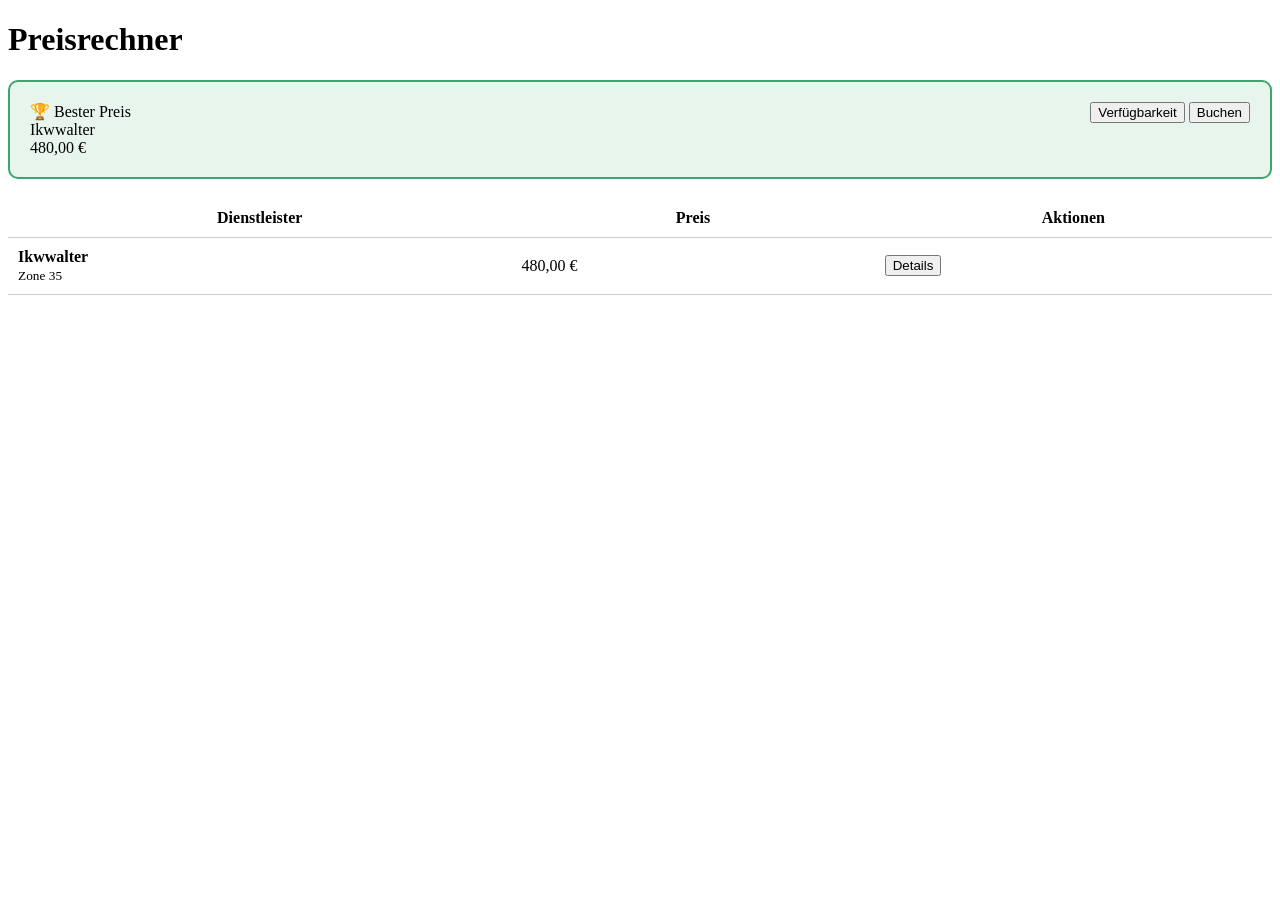
==== index.html @ dba48bb7 "push" ====
<!DOCTYPE html>
<html lang="de">
<head>
<meta charset="UTF-8">
<title>Trocellen v11</title>
<link rel="stylesheet" href="style.css">
</head>
<body>

<h1>Preisrechner</h1>

<div class="winner-card">
  <div>
    <div class="winner-label">🏆 Bester Preis</div>
    <div class="winner-name">Ikwwalter</div>
    <div class="winner-price">480,00 €</div>
  </div>
  <div>
    <button>Verfügbarkeit</button>
    <button>Buchen</button>
  </div>
</div>

<table>
<thead>
<tr><th>Dienstleister</th><th>Preis</th><th>Aktionen</th></tr>
</thead>
<tbody id="resultsBody">
<tr>
<td><strong>Ikwwalter</strong><br><small>Zone 35</small></td>
<td>480,00 €</td>
<td>
<button onclick="toggleDetails(this)">Details</button>
</td>
</tr>
<tr class="details-row hidden">
<td colspan="3">Basis: 480 € | Diesel: 0 €</td>
</tr>
</tbody>
</table>

<script src="app.js"></script>
</body>
</html>
---- style.css ----
.winner-card {
display:flex; justify-content:space-between; padding:20px;
background:#e8f5ec; border:2px solid #3aa76d; border-radius:10px;
margin-bottom:20px;
}
.hidden {display:none;}
table {width:100%; border-collapse:collapse;}
td, th {padding:10px; border-bottom:1px solid #ccc;}
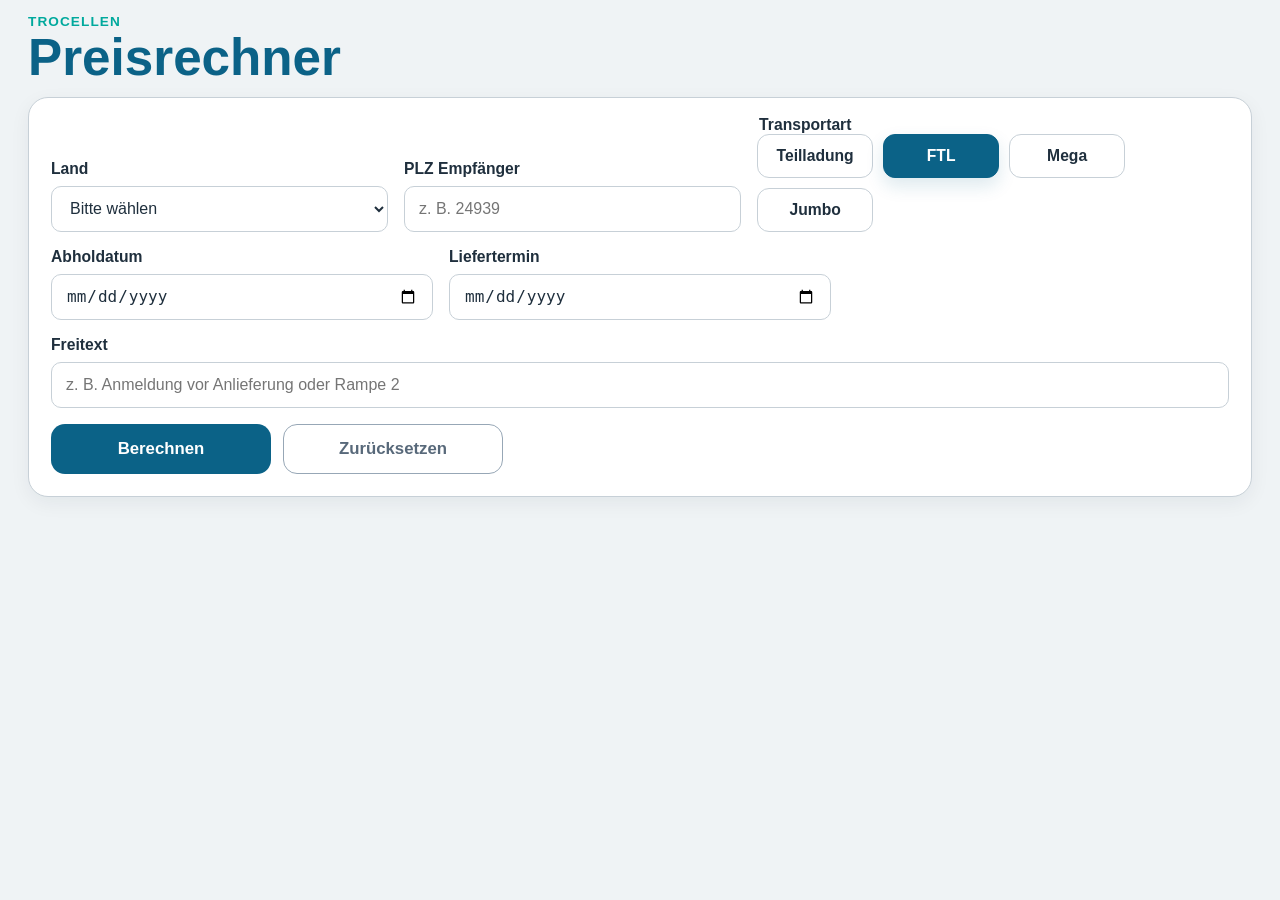
==== commit a8277c30: "push_v12" ====
--- a/index.html
+++ b/index.html
@@ -1,44 +1,136 @@
 <!DOCTYPE html>
 <html lang="de">
 <head>
-<meta charset="UTF-8">
-<title>Trocellen v11</title>
-<link rel="stylesheet" href="style.css">
+  <meta charset="utf-8" />
+  <meta name="viewport" content="width=device-width, initial-scale=1.0" />
+  <title>Trocellen Preisrechner</title>
+  <link rel="stylesheet" href="style.css" />
 </head>
 <body>
+  <main class="app-shell">
+    <header class="hero-header">
+      <p class="eyebrow">Trocellen</p>
+      <h1>Preisrechner</h1>
+    </header>
 
-<h1>Preisrechner</h1>
+    <div id="fatalError" class="notice danger"></div>
 
-<div class="winner-card">
-  <div>
-    <div class="winner-label">🏆 Bester Preis</div>
-    <div class="winner-name">Ikwwalter</div>
-    <div class="winner-price">480,00 €</div>
-  </div>
-  <div>
-    <button>Verfügbarkeit</button>
-    <button>Buchen</button>
-  </div>
-</div>
+    <section class="calculator-shell card">
+      <form id="calculatorForm" class="calculator-form" novalidate>
+        <div class="form-grid form-grid-top">
+          <div class="field">
+            <label for="destCountry">Land</label>
+            <select id="destCountry">
+              <option value="">Bitte wählen</option>
+            </select>
+          </div>
 
-<table>
-<thead>
-<tr><th>Dienstleister</th><th>Preis</th><th>Aktionen</th></tr>
-</thead>
-<tbody id="resultsBody">
-<tr>
-<td><strong>Ikwwalter</strong><br><small>Zone 35</small></td>
-<td>480,00 €</td>
-<td>
-<button onclick="toggleDetails(this)">Details</button>
-</td>
-</tr>
-<tr class="details-row hidden">
-<td colspan="3">Basis: 480 € | Diesel: 0 €</td>
-</tr>
-</tbody>
-</table>
+          <div class="field">
+            <label for="postalCode">PLZ Empfänger</label>
+            <input id="postalCode" type="text" placeholder="z. B. 24939" />
+          </div>
 
-<script src="app.js"></script>
+          <fieldset class="field transport-field">
+            <legend>Transportart</legend>
+            <div class="transport-switch" id="transportSwitch">
+              <label class="transport-option active">
+                <input type="radio" name="shipmentType" value="teilladung" />
+                <span>Teilladung</span>
+              </label>
+              <label class="transport-option">
+                <input type="radio" name="shipmentType" value="ftl" checked />
+                <span>FTL</span>
+              </label>
+              <label class="transport-option">
+                <input type="radio" name="shipmentType" value="mega" />
+                <span>Mega</span>
+              </label>
+              <label class="transport-option">
+                <input type="radio" name="shipmentType" value="jumbo" />
+                <span>Jumbo</span>
+              </label>
+            </div>
+          </fieldset>
+        </div>
+
+        <div class="form-grid form-grid-bottom">
+          <div class="field" id="loadMetersField">
+            <label for="loadMeters">Lademeter</label>
+            <input id="loadMeters" type="text" inputmode="decimal" placeholder="z. B. 7,5" />
+            <div class="field-hint">Nur bei Teilladung erforderlich.</div>
+          </div>
+          <div class="field">
+            <label for="pickupDate">Abholdatum</label>
+            <input id="pickupDate" type="date" />
+          </div>
+          <div class="field">
+            <label for="deliveryDate">Liefertermin</label>
+            <input id="deliveryDate" type="date" />
+          </div>
+          <div class="field field-wide-bottom">
+            <label for="freeText">Freitext</label>
+            <input id="freeText" type="text" placeholder="z. B. Anmeldung vor Anlieferung oder Rampe 2" />
+          </div>
+        </div>
+
+        <div class="form-actions">
+          <button class="primary action-button" type="submit">Berechnen</button>
+          <button class="secondary action-button" type="reset">Zurücksetzen</button>
+        </div>
+      </form>
+
+      <div id="messageBox" class="notice warn"></div>
+
+      <section id="summaryBox" class="summary-box" style="display:none;">
+        <div class="summary-left">
+          <div class="summary-row"><strong>Land:</strong> <span id="summaryCountry">—</span></div>
+          <div class="summary-row"><strong>PLZ:</strong> <span id="summaryPostal">—</span></div>
+          <div class="summary-row"><strong>Transportart:</strong> <span id="summaryShipmentType">—</span></div>
+          <div class="summary-row" id="summaryLdmRow"><strong>Lademeter:</strong> <span id="summaryLdm">—</span></div>
+          <div class="summary-row"><strong>Abholdatum:</strong> <span id="summaryPickupDate">—</span></div>
+          <div class="summary-row"><strong>Liefertermin:</strong> <span id="summaryDeliveryDate">—</span></div>
+          <div class="summary-row"><strong>Freitext:</strong> <span id="summaryFreeText">—</span></div>
+          <div class="summary-row"><strong>Dienstleister mit Ergebnis:</strong> <span id="summaryCount">—</span></div>
+        </div>
+        <div class="summary-right">
+          <div class="summary-best-label">Günstigster Anbieter</div>
+          <div class="summary-best" id="summaryBest">—</div>
+        </div>
+      </section>
+    </section>
+
+    <section id="resultsSection" class="results-shell card" style="display:none;">
+      <div class="results-head">
+        <div>
+          <h2>Preise aller Dienstleister</h2>
+          <p class="muted">Sortiert nach Gesamtpreis. Leere Preise oder nicht angebotene Zonen werden automatisch nicht angezeigt.</p>
+        </div>
+      </div>
+
+      <div class="table-wrap">
+        <table class="price-table">
+          <thead>
+            <tr>
+              <th>Dienstleister</th>
+              <th>Zone</th>
+              <th class="right">Basis (€)</th>
+              <th class="right">Floater (%)</th>
+              <th class="right">Floater (€)</th>
+              <th class="right">Preis (€)</th>
+              <th>Grund</th>
+              <th>Anfrage</th>
+              <th>Buchung</th>
+            </tr>
+          </thead>
+          <tbody id="resultsBody">
+            <tr id="noResults">
+              <td colspan="9" class="muted">Noch keine Berechnung.</td>
+            </tr>
+          </tbody>
+        </table>
+      </div>
+    </section>
+  </main>
+  <script src="app.js"></script>
 </body>
 </html>
--- a/style.css
+++ b/style.css
@@ -1,8 +1,404 @@
-.winner-card {
-display:flex; justify-content:space-between; padding:20px;
-background:#e8f5ec; border:2px solid #3aa76d; border-radius:10px;
-margin-bottom:20px;
-}
-.hidden {display:none;}
-table {width:100%; border-collapse:collapse;}
-td, th {padding:10px; border-bottom:1px solid #ccc;}
+:root {
+  --primary: #0b6287;
+  --primary-dark: #084862;
+  --accent: #00a99d;
+  --bg: #eff3f5;
+  --card: #ffffff;
+  --border: #c7d0d7;
+  --text: #1f2f3d;
+  --muted: #58697a;
+  --success-bg: #dff0e2;
+  --warn-bg: #fbf1cd;
+  --danger-bg: #f7dddd;
+  --table-header: #0b6287;
+  --best-row: #dff0e2;
+  --shadow: 0 6px 20px rgba(21, 36, 50, 0.06);
+}
+
+* { box-sizing: border-box; }
+html, body { margin: 0; padding: 0; }
+body {
+  font-family: Arial, Helvetica, sans-serif;
+  background: var(--bg);
+  color: var(--text);
+}
+
+.app-shell {
+  max-width: 1260px;
+  margin: 0 auto;
+  padding: 10px 18px 28px;
+}
+
+.hero-header { margin: 0 0 12px; }
+.eyebrow {
+  margin: 4px 0 2px;
+  color: var(--accent);
+  text-transform: uppercase;
+  letter-spacing: .08em;
+  font-weight: 700;
+  font-size: 0.85rem;
+}
+.hero-header h1 {
+  margin: 0;
+  font-size: clamp(2.2rem, 4vw, 3.8rem);
+  line-height: 1.05;
+  color: var(--primary);
+  font-weight: 800;
+}
+
+.card {
+  background: var(--card);
+  border: 1px solid var(--border);
+  border-radius: 20px;
+  box-shadow: var(--shadow);
+}
+
+.calculator-shell {
+  padding: 18px 22px 22px;
+  margin-bottom: 18px;
+}
+
+.calculator-form {
+  display: grid;
+  grid-template-columns: 1fr;
+  gap: 16px;
+  align-items: end;
+}
+
+.form-grid {
+  display: grid;
+  gap: 16px;
+}
+
+.form-grid-top {
+  grid-template-columns: minmax(180px, 1fr) minmax(220px, 1fr) minmax(320px, 1.4fr);
+  align-items: end;
+}
+
+.form-grid-bottom {
+  grid-template-columns: repeat(3, minmax(180px, 1fr));
+  align-items: end;
+}
+
+.field-wide-bottom {
+  grid-column: 1 / -1;
+}
+
+.field { display: grid; gap: 8px; }
+.field label,
+.transport-field legend {
+  font-weight: 700;
+  font-size: 0.98rem;
+}
+.field input,
+.field select {
+  width: 100%;
+  max-width: 100%;
+  height: 46px;
+  border: 1px solid var(--border);
+  border-radius: 10px;
+  background: #fff;
+  padding: 10px 14px;
+  font-size: 1rem;
+  color: var(--text);
+}
+.field-hint {
+  color: var(--muted);
+  font-size: 0.9rem;
+}
+
+.transport-field {
+  min-width: 0;
+  border: 0;
+  padding: 0;
+  margin: 0;
+}
+
+.transport-switch {
+  display: flex;
+  flex-wrap: wrap;
+  gap: 10px;
+  min-height: 46px;
+}
+
+.transport-option {
+  position: relative;
+  display: inline-flex;
+  align-items: center;
+}
+.transport-option input {
+  position: absolute;
+  opacity: 0;
+  pointer-events: none;
+}
+.transport-option span {
+  display: inline-flex;
+  align-items: center;
+  justify-content: center;
+  min-width: 116px;
+  padding: 12px 18px;
+  border-radius: 12px;
+  border: 1px solid var(--border);
+  background: #fff;
+  color: var(--text);
+  font-size: 0.98rem;
+  font-weight: 700;
+  transition: all .16s ease;
+}
+.transport-option.active span,
+.transport-option input:checked + span {
+  background: var(--primary);
+  color: #fff;
+  border-color: var(--primary);
+  box-shadow: 0 8px 18px rgba(11, 98, 135, 0.14);
+}
+
+.form-actions {
+  display: grid;
+  grid-template-columns: repeat(2, minmax(180px, 220px));
+  gap: 12px;
+  justify-content: start;
+}
+
+button {
+  appearance: none;
+  border: 0;
+  border-radius: 14px;
+  padding: 14px 18px;
+  font-size: 1.05rem;
+  font-weight: 700;
+  cursor: pointer;
+}
+button.primary {
+  background: var(--primary);
+  color: #fff;
+}
+button.primary:hover { background: var(--primary-dark); }
+button.secondary {
+  background: #fff;
+  color: var(--muted);
+  border: 1px solid #97a7b6;
+}
+
+.notice {
+  display: none;
+  margin-top: 18px;
+  padding: 14px 16px;
+  border-radius: 14px;
+  border: 1px solid var(--border);
+  line-height: 1.45;
+  font-size: 1rem;
+}
+.notice.warn { background: var(--warn-bg); }
+.notice.danger { background: var(--danger-bg); }
+.notice.success { background: var(--success-bg); }
+
+.summary-box {
+  margin-top: 16px;
+  padding: 22px 20px;
+  border-radius: 14px;
+  background: #dff0e2;
+  border: 1px solid #c7decf;
+  display: grid;
+  grid-template-columns: 1.15fr 0.85fr;
+  gap: 18px;
+  align-items: start;
+}
+.summary-left {
+  display: grid;
+  gap: 8px;
+  font-size: 1rem;
+}
+.summary-row strong { color: #0c2533; }
+.summary-right {
+  text-align: right;
+}
+.summary-best-label {
+  font-weight: 700;
+  margin-bottom: 6px;
+}
+.summary-best {
+  font-size: clamp(1.45rem, 2.2vw, 2rem);
+  font-weight: 800;
+  color: #0d5f3b;
+}
+
+.results-shell {
+  padding: 0;
+  overflow: hidden;
+}
+.results-head {
+  padding: 16px 20px 10px;
+}
+.results-head h2 {
+  margin: 0 0 4px;
+  font-size: 1.1rem;
+}
+.muted { color: var(--muted); }
+.results-head .muted { margin: 0; }
+
+.table-wrap { overflow-x: auto; }
+.price-table {
+  width: 100%;
+  border-collapse: separate;
+  border-spacing: 0;
+}
+.price-table thead th {
+  background: var(--table-header);
+  color: #fff;
+  text-align: left;
+  font-size: 0.95rem;
+  padding: 14px 12px;
+  border-bottom: 0;
+  position: sticky;
+  top: 0;
+}
+.price-table thead th:first-child { border-top-left-radius: 14px; }
+.price-table thead th:last-child { border-top-right-radius: 14px; }
+.price-table tbody td {
+  padding: 11px 12px;
+  border-bottom: 1px solid var(--border);
+  background: #fff;
+  vertical-align: middle;
+}
+.price-table tbody tr.best-row td { background: var(--best-row); }
+.price-table td.right,
+.price-table th.right { text-align: right; }
+
+.rank-badge {
+  display: inline-flex;
+  align-items: center;
+  margin-right: 10px;
+  padding: 4px 10px;
+  border-radius: 999px;
+  background: #cde8d2;
+  color: #0d5f3b;
+  font-size: 0.8rem;
+  font-weight: 700;
+  border: 1px solid #9ecbab;
+}
+.provider-name { font-weight: 700; }
+.total-strong { font-weight: 800; }
+.meta-cell {
+  color: var(--muted);
+  font-size: 0.92rem;
+}
+
+@media (max-width: 1100px) {
+  .form-grid-top {
+    grid-template-columns: 1fr 1fr;
+  }
+  .transport-field {
+    grid-column: 1 / -1;
+  }
+}
+
+@media (max-width: 980px) {
+  .form-grid-top,
+  .form-grid-bottom {
+    grid-template-columns: 1fr;
+  }
+  .form-actions {
+    grid-template-columns: repeat(2, minmax(0, 1fr));
+  }
+  .summary-box {
+    grid-template-columns: 1fr;
+  }
+  .summary-right {
+    text-align: left;
+  }
+  .transport-option span {
+    min-width: 96px;
+  }
+}
+
+@media (max-width: 640px) {
+  .transport-switch {
+    display: grid;
+    grid-template-columns: repeat(2, minmax(0, 1fr));
+  }
+}
+
+
+#loadMetersField {
+  min-width: 0;
+}
+
+#loadMetersField input {
+  width: 100%;
+}
+
+
+.email-btn {
+  appearance: none;
+  border: 0;
+  border-radius: 12px;
+  padding: 10px 14px;
+  background: var(--primary);
+  color: #fff;
+  font-size: 0.95rem;
+  font-weight: 700;
+  white-space: nowrap;
+}
+
+.email-btn:hover {
+  background: var(--primary-dark);
+}
+
+.email-btn.secondary {
+  background: #eef3f6;
+  color: var(--muted);
+  border: 1px solid #97a7b6;
+}
+
+
+/* v12 visual cleanup */
+.results-shell {
+  margin-top: 18px;
+}
+
+.results-head {
+  display: flex;
+  justify-content: space-between;
+  align-items: end;
+  gap: 16px;
+}
+
+.price-table thead th {
+  font-size: 0.93rem;
+}
+
+.price-table tbody td {
+  padding-top: 14px;
+  padding-bottom: 14px;
+}
+
+.price-table tbody tr:hover td {
+  background: #f8fbfd;
+}
+
+.price-table tbody tr.best-row:hover td {
+  background: var(--best-row);
+}
+
+.email-btn {
+  min-width: 178px;
+  text-align: center;
+  box-shadow: 0 2px 10px rgba(11, 98, 135, 0.08);
+}
+
+.email-btn.secondary {
+  background: #f5f7f9;
+}
+
+.meta-cell {
+  white-space: nowrap;
+}
+
+@media (max-width: 980px) {
+  .email-btn {
+    min-width: 150px;
+    padding: 9px 12px;
+    font-size: 0.9rem;
+  }
+}
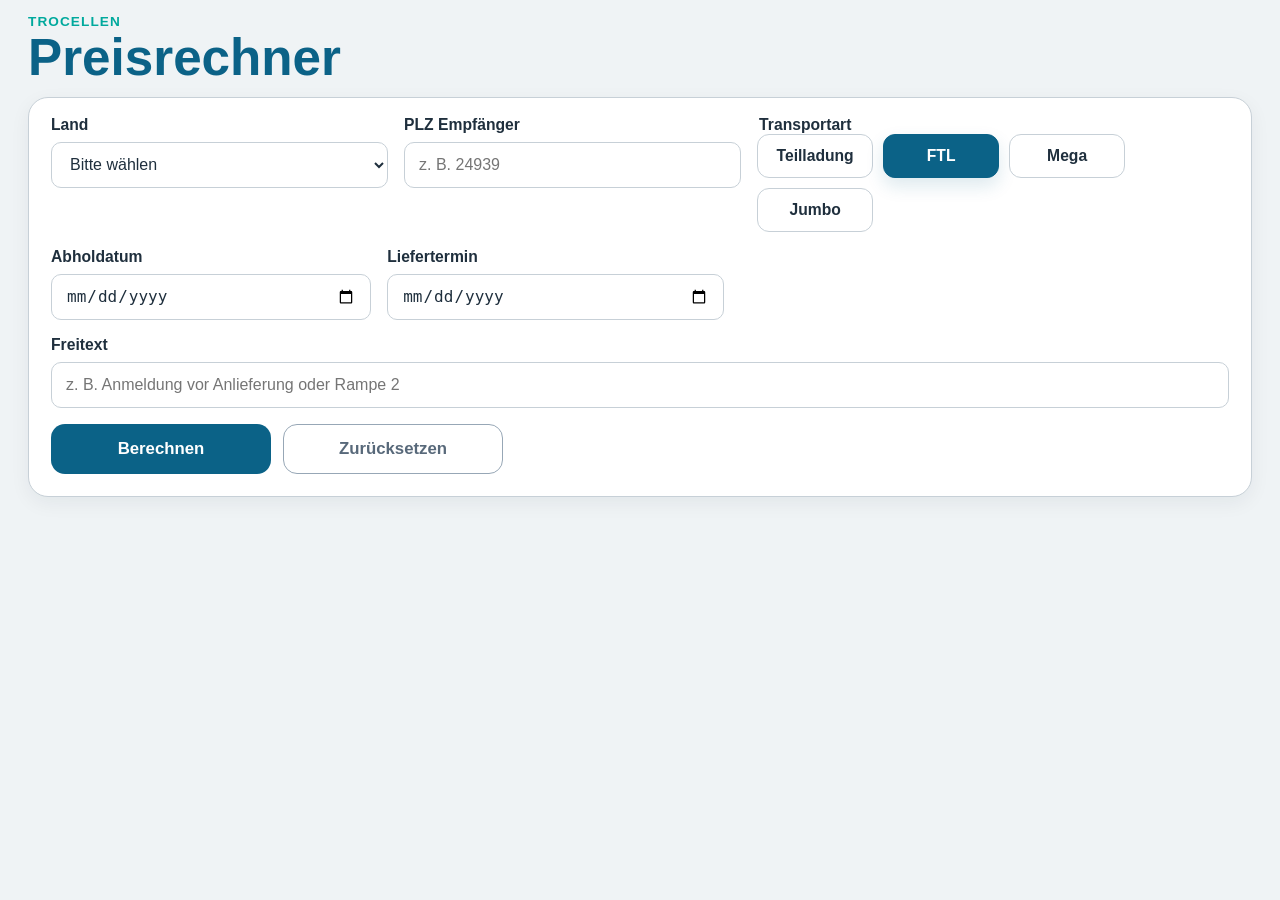
==== commit 06d1d73d: "Update_V13" ====
--- a/index.html
+++ b/index.html
@@ -87,8 +87,7 @@
           <div class="summary-row"><strong>PLZ:</strong> <span id="summaryPostal">—</span></div>
           <div class="summary-row"><strong>Transportart:</strong> <span id="summaryShipmentType">—</span></div>
           <div class="summary-row" id="summaryLdmRow"><strong>Lademeter:</strong> <span id="summaryLdm">—</span></div>
-          <div class="summary-row"><strong>Abholdatum:</strong> <span id="summaryPickupDate">—</span></div>
-          <div class="summary-row"><strong>Liefertermin:</strong> <span id="summaryDeliveryDate">—</span></div>
+<div class="summary-row"><strong>Liefertermin:</strong> <span id="summaryDeliveryDate">—</span></div>
           <div class="summary-row"><strong>Freitext:</strong> <span id="summaryFreeText">—</span></div>
           <div class="summary-row"><strong>Dienstleister mit Ergebnis:</strong> <span id="summaryCount">—</span></div>
         </div>
@@ -103,7 +102,7 @@
       <div class="results-head">
         <div>
           <h2>Preise aller Dienstleister</h2>
-          <p class="muted">Sortiert nach Gesamtpreis. Leere Preise oder nicht angebotene Zonen werden automatisch nicht angezeigt.</p>
+          <p class="muted">Sortiert nach Gesamtpreis. Nicht angebotene Zonen oder leere Preise werden automatisch ausgeblendet.</p>
         </div>
       </div>
 
@@ -112,19 +111,17 @@
           <thead>
             <tr>
               <th>Dienstleister</th>
-              <th>Zone</th>
               <th class="right">Basis (€)</th>
               <th class="right">Floater (%)</th>
               <th class="right">Floater (€)</th>
               <th class="right">Preis (€)</th>
-              <th>Grund</th>
               <th>Anfrage</th>
               <th>Buchung</th>
             </tr>
           </thead>
           <tbody id="resultsBody">
             <tr id="noResults">
-              <td colspan="9" class="muted">Noch keine Berechnung.</td>
+              <td colspan="7" class="muted">Noch keine Berechnung.</td>
             </tr>
           </tbody>
         </table>
--- a/style.css
+++ b/style.css
@@ -402,3 +402,98 @@
     font-size: 0.9rem;
   }
 }
+
+
+/* v13: weniger Felder, klarere Tabelle, ruhigeres Layout */
+.form-grid-top {
+  align-items: start;
+}
+
+.form-grid-bottom {
+  grid-template-columns: minmax(220px, 0.95fr) minmax(220px, 1fr) minmax(280px, 1.45fr);
+  align-items: end;
+}
+
+#loadMetersField {
+  max-width: 380px;
+}
+
+.summary-box {
+  background: linear-gradient(180deg, #edf7f1 0%, #e7f2ea 100%);
+  border: 1px solid #cfe3d5;
+}
+
+.summary-left {
+  display: grid;
+  grid-template-columns: repeat(2, minmax(180px, auto));
+  gap: 10px 24px;
+}
+
+.summary-row {
+  background: rgba(255,255,255,0.45);
+  border: 1px solid rgba(11,98,135,0.08);
+  border-radius: 12px;
+  padding: 10px 12px;
+}
+
+.summary-right {
+  display: flex;
+  flex-direction: column;
+  justify-content: center;
+  align-items: flex-end;
+  gap: 8px;
+}
+
+.price-table thead th:first-child {
+  min-width: 200px;
+}
+
+.provider-subline {
+  margin-top: 4px;
+  color: var(--muted);
+  font-size: 0.87rem;
+  font-weight: 500;
+}
+
+.price-table thead th:nth-child(2),
+.price-table thead th:nth-child(3),
+.price-table thead th:nth-child(4),
+.price-table thead th:nth-child(5) {
+  white-space: nowrap;
+}
+
+.email-missing {
+  display: inline-flex;
+  align-items: center;
+  justify-content: center;
+  min-width: 178px;
+  padding: 10px 14px;
+  border-radius: 14px;
+  background: #f5f7f9;
+  border: 1px solid #d4dde4;
+  color: #728395;
+  font-weight: 600;
+  text-align: center;
+}
+
+@media (max-width: 1080px) {
+  .form-grid-bottom {
+    grid-template-columns: 1fr 1fr;
+  }
+  .summary-left {
+    grid-template-columns: 1fr;
+  }
+}
+
+@media (max-width: 760px) {
+  .form-grid-bottom {
+    grid-template-columns: 1fr;
+  }
+  .summary-right {
+    align-items: flex-start;
+  }
+  .email-missing,
+  .email-btn {
+    min-width: 140px;
+  }
+}
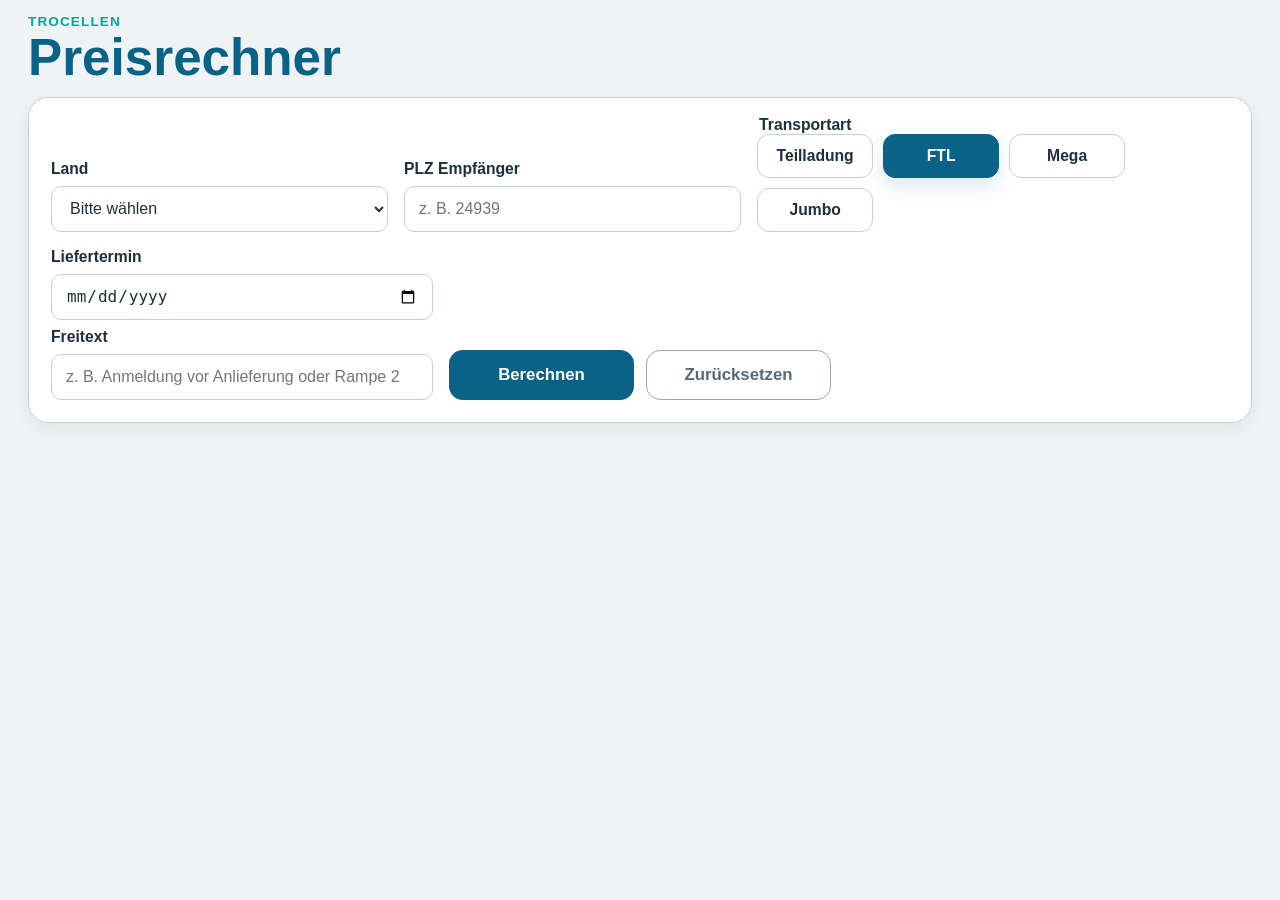
==== commit 861b2ce4: "Push_v14" ====
--- a/index.html
+++ b/index.html
@@ -57,12 +57,10 @@
           <div class="field" id="loadMetersField">
             <label for="loadMeters">Lademeter</label>
             <input id="loadMeters" type="text" inputmode="decimal" placeholder="z. B. 7,5" />
-            <div class="field-hint">Nur bei Teilladung erforderlich.</div>
+            <div class="field-hint"></div>
           </div>
           <div class="field">
-            <label for="pickupDate">Abholdatum</label>
-            <input id="pickupDate" type="date" />
-          </div>
+            
           <div class="field">
             <label for="deliveryDate">Liefertermin</label>
             <input id="deliveryDate" type="date" />
@@ -87,7 +85,8 @@
           <div class="summary-row"><strong>PLZ:</strong> <span id="summaryPostal">—</span></div>
           <div class="summary-row"><strong>Transportart:</strong> <span id="summaryShipmentType">—</span></div>
           <div class="summary-row" id="summaryLdmRow"><strong>Lademeter:</strong> <span id="summaryLdm">—</span></div>
-<div class="summary-row"><strong>Liefertermin:</strong> <span id="summaryDeliveryDate">—</span></div>
+          <div class="summary-row"><strong>Abholdatum:</strong> <span id="summaryPickupDate">—</span></div>
+          <div class="summary-row"><strong>Liefertermin:</strong> <span id="summaryDeliveryDate">—</span></div>
           <div class="summary-row"><strong>Freitext:</strong> <span id="summaryFreeText">—</span></div>
           <div class="summary-row"><strong>Dienstleister mit Ergebnis:</strong> <span id="summaryCount">—</span></div>
         </div>
@@ -102,7 +101,7 @@
       <div class="results-head">
         <div>
           <h2>Preise aller Dienstleister</h2>
-          <p class="muted">Sortiert nach Gesamtpreis. Nicht angebotene Zonen oder leere Preise werden automatisch ausgeblendet.</p>
+          <p class="muted">Sortiert nach Gesamtpreis. Leere Preise oder nicht angebotene Zonen werden automatisch nicht angezeigt.</p>
         </div>
       </div>
 
@@ -111,17 +110,19 @@
           <thead>
             <tr>
               <th>Dienstleister</th>
+              
               <th class="right">Basis (€)</th>
               <th class="right">Floater (%)</th>
               <th class="right">Floater (€)</th>
               <th class="right">Preis (€)</th>
+              <th>Grund</th>
               <th>Anfrage</th>
               <th>Buchung</th>
             </tr>
           </thead>
           <tbody id="resultsBody">
             <tr id="noResults">
-              <td colspan="7" class="muted">Noch keine Berechnung.</td>
+              <td colspan="9" class="muted">Noch keine Berechnung.</td>
             </tr>
           </tbody>
         </table>
--- a/style.css
+++ b/style.css
@@ -402,98 +402,3 @@
     font-size: 0.9rem;
   }
 }
-
-
-/* v13: weniger Felder, klarere Tabelle, ruhigeres Layout */
-.form-grid-top {
-  align-items: start;
-}
-
-.form-grid-bottom {
-  grid-template-columns: minmax(220px, 0.95fr) minmax(220px, 1fr) minmax(280px, 1.45fr);
-  align-items: end;
-}
-
-#loadMetersField {
-  max-width: 380px;
-}
-
-.summary-box {
-  background: linear-gradient(180deg, #edf7f1 0%, #e7f2ea 100%);
-  border: 1px solid #cfe3d5;
-}
-
-.summary-left {
-  display: grid;
-  grid-template-columns: repeat(2, minmax(180px, auto));
-  gap: 10px 24px;
-}
-
-.summary-row {
-  background: rgba(255,255,255,0.45);
-  border: 1px solid rgba(11,98,135,0.08);
-  border-radius: 12px;
-  padding: 10px 12px;
-}
-
-.summary-right {
-  display: flex;
-  flex-direction: column;
-  justify-content: center;
-  align-items: flex-end;
-  gap: 8px;
-}
-
-.price-table thead th:first-child {
-  min-width: 200px;
-}
-
-.provider-subline {
-  margin-top: 4px;
-  color: var(--muted);
-  font-size: 0.87rem;
-  font-weight: 500;
-}
-
-.price-table thead th:nth-child(2),
-.price-table thead th:nth-child(3),
-.price-table thead th:nth-child(4),
-.price-table thead th:nth-child(5) {
-  white-space: nowrap;
-}
-
-.email-missing {
-  display: inline-flex;
-  align-items: center;
-  justify-content: center;
-  min-width: 178px;
-  padding: 10px 14px;
-  border-radius: 14px;
-  background: #f5f7f9;
-  border: 1px solid #d4dde4;
-  color: #728395;
-  font-weight: 600;
-  text-align: center;
-}
-
-@media (max-width: 1080px) {
-  .form-grid-bottom {
-    grid-template-columns: 1fr 1fr;
-  }
-  .summary-left {
-    grid-template-columns: 1fr;
-  }
-}
-
-@media (max-width: 760px) {
-  .form-grid-bottom {
-    grid-template-columns: 1fr;
-  }
-  .summary-right {
-    align-items: flex-start;
-  }
-  .email-missing,
-  .email-btn {
-    min-width: 140px;
-  }
-}
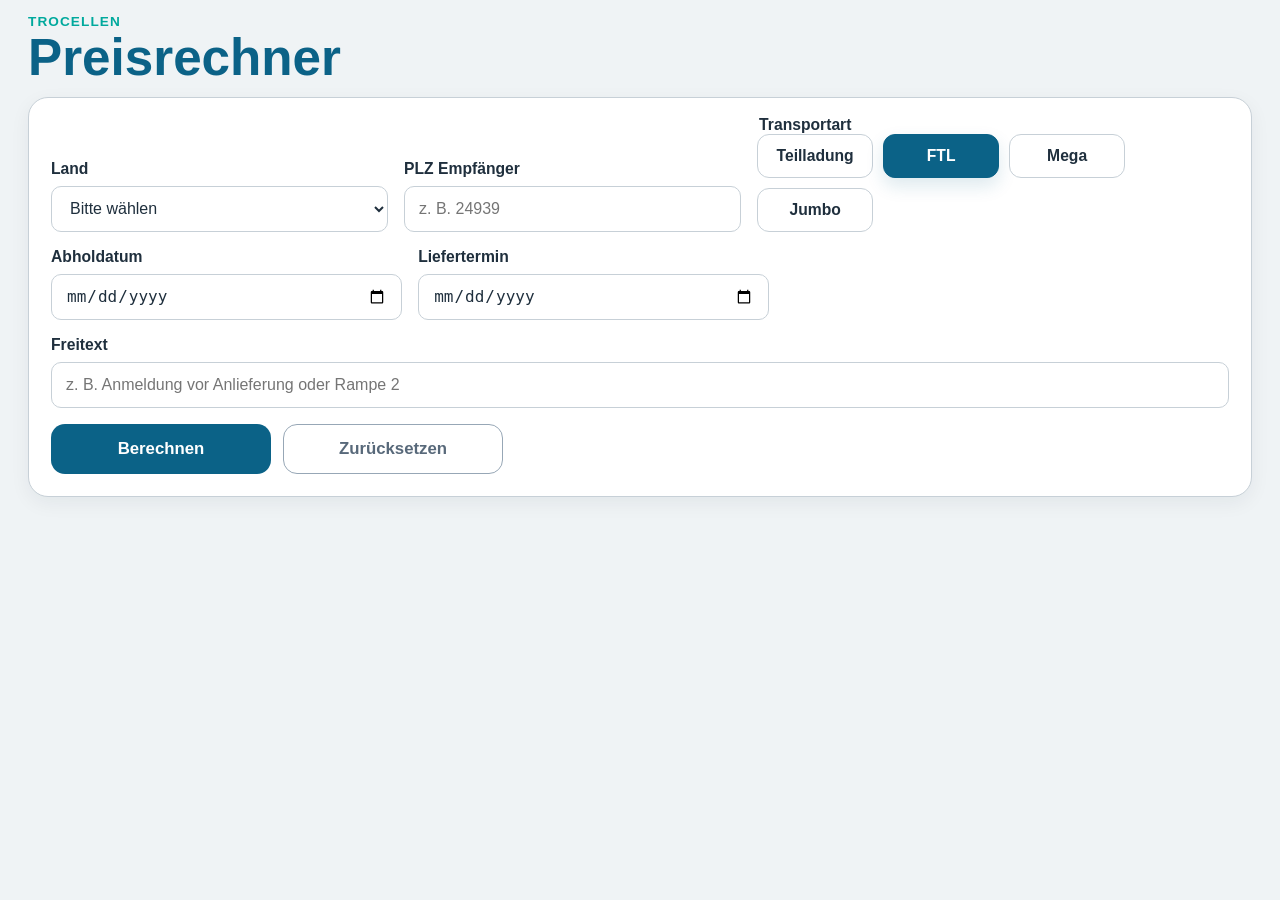
==== commit 241bf721: "push_v14" ====
--- a/index.html
+++ b/index.html
@@ -57,10 +57,12 @@
           <div class="field" id="loadMetersField">
             <label for="loadMeters">Lademeter</label>
             <input id="loadMeters" type="text" inputmode="decimal" placeholder="z. B. 7,5" />
-            <div class="field-hint"></div>
+            <div class="field-hint">Nur bei Teilladung erforderlich.</div>
           </div>
           <div class="field">
-            
+            <label for="pickupDate">Abholdatum</label>
+            <input id="pickupDate" type="date" />
+          </div>
           <div class="field">
             <label for="deliveryDate">Liefertermin</label>
             <input id="deliveryDate" type="date" />
@@ -110,19 +112,17 @@
           <thead>
             <tr>
               <th>Dienstleister</th>
-              
-              <th class="right">Basis (€)</th>
+                            <th class="right">Basis (€)</th>
               <th class="right">Floater (%)</th>
               <th class="right">Floater (€)</th>
               <th class="right">Preis (€)</th>
-              <th>Grund</th>
-              <th>Anfrage</th>
+                            <th>Anfrage</th>
               <th>Buchung</th>
             </tr>
           </thead>
           <tbody id="resultsBody">
             <tr id="noResults">
-              <td colspan="9" class="muted">Noch keine Berechnung.</td>
+              <td colspan="7" class="muted">Noch keine Berechnung.</td>
             </tr>
           </tbody>
         </table>
--- a/style.css
+++ b/style.css
@@ -402,3 +402,101 @@
     font-size: 0.9rem;
   }
 }
+
+
+/* v14 cleanup */
+.form-grid-bottom {
+  grid-template-columns: minmax(240px, 0.95fr) minmax(260px, 0.95fr) minmax(280px, 1.2fr);
+  align-items: end;
+}
+
+.field-wide-bottom {
+  grid-column: 1 / -1;
+}
+
+.form-actions {
+  justify-content: flex-start;
+}
+
+.summary-box {
+  background: linear-gradient(180deg, #eef8f2 0%, #e6f2e9 100%);
+  border: 1px solid #cfe0d4;
+}
+
+.summary-left {
+  display: grid;
+  grid-template-columns: repeat(2, minmax(180px, auto));
+  gap: 12px 18px;
+}
+
+.summary-row {
+  padding: 0;
+  margin: 0;
+}
+
+.summary-right {
+  align-items: flex-end;
+}
+
+.provider-subline {
+  margin-top: 4px;
+  color: var(--muted);
+  font-size: 0.88rem;
+  font-weight: 500;
+}
+
+.price-table thead th:first-child {
+  min-width: 220px;
+}
+
+.email-missing {
+  display: inline-flex;
+  align-items: center;
+  justify-content: center;
+  min-width: 180px;
+  padding: 10px 14px;
+  border-radius: 14px;
+  background: #f4f7f9;
+  border: 1px solid #d5dee6;
+  color: #708294;
+  font-weight: 600;
+  text-align: center;
+}
+
+.email-btn {
+  min-width: 180px;
+  text-align: center;
+}
+
+.price-table tbody tr:hover td {
+  background: #f8fbfd;
+}
+
+.price-table tbody tr.best-row:hover td {
+  background: var(--best-row);
+}
+
+@media (max-width: 1120px) {
+  .form-grid-bottom {
+    grid-template-columns: 1fr 1fr;
+  }
+  .field-wide-bottom {
+    grid-column: 1 / -1;
+  }
+}
+
+@media (max-width: 820px) {
+  .form-grid-bottom {
+    grid-template-columns: 1fr;
+  }
+  .summary-left {
+    grid-template-columns: 1fr;
+  }
+  .summary-right {
+    align-items: flex-start;
+  }
+  .email-btn,
+  .email-missing {
+    min-width: 150px;
+  }
+}
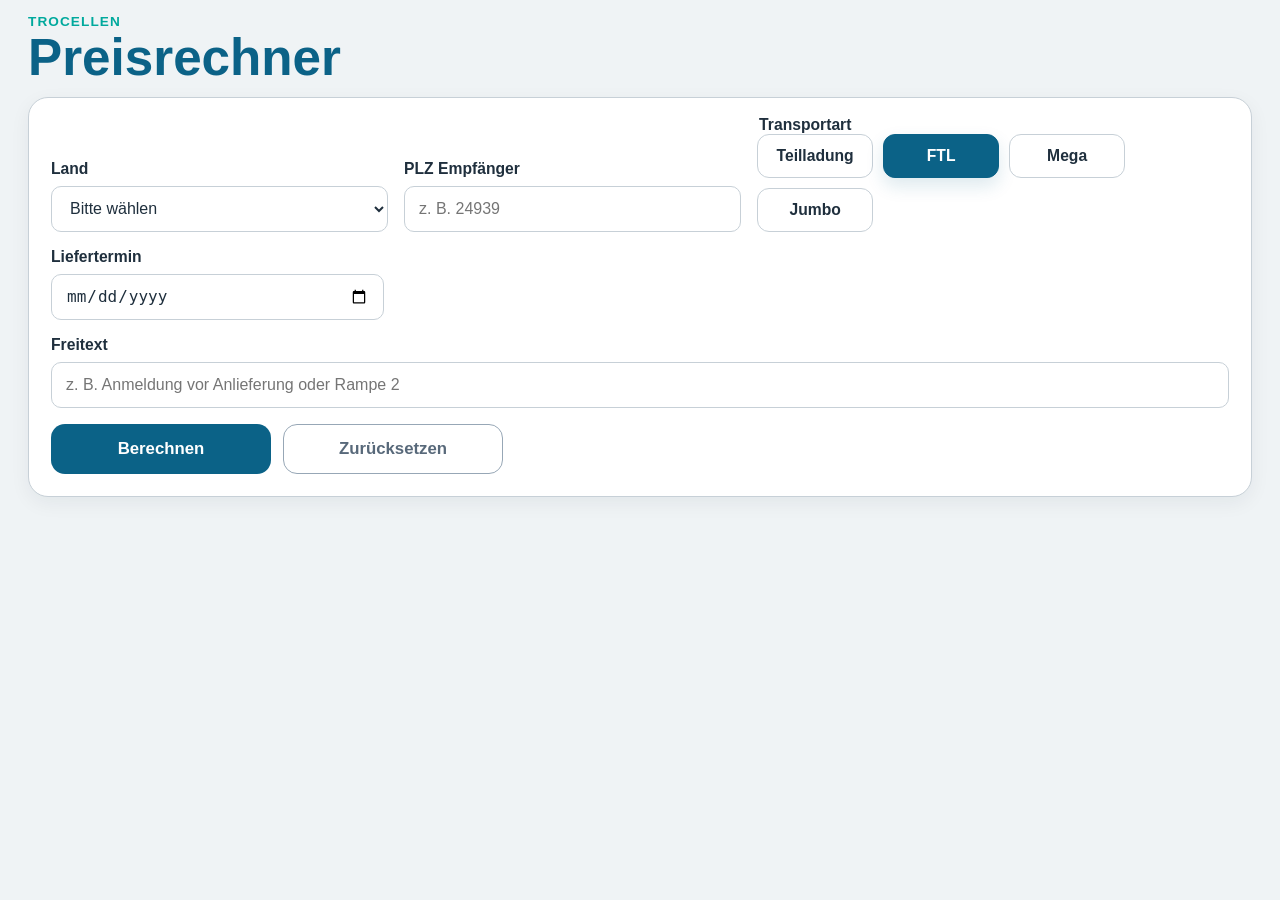
==== commit 03a2d784: "push_v15" ====
--- a/index.html
+++ b/index.html
@@ -57,11 +57,6 @@
           <div class="field" id="loadMetersField">
             <label for="loadMeters">Lademeter</label>
             <input id="loadMeters" type="text" inputmode="decimal" placeholder="z. B. 7,5" />
-            <div class="field-hint">Nur bei Teilladung erforderlich.</div>
-          </div>
-          <div class="field">
-            <label for="pickupDate">Abholdatum</label>
-            <input id="pickupDate" type="date" />
           </div>
           <div class="field">
             <label for="deliveryDate">Liefertermin</label>
@@ -87,7 +82,6 @@
           <div class="summary-row"><strong>PLZ:</strong> <span id="summaryPostal">—</span></div>
           <div class="summary-row"><strong>Transportart:</strong> <span id="summaryShipmentType">—</span></div>
           <div class="summary-row" id="summaryLdmRow"><strong>Lademeter:</strong> <span id="summaryLdm">—</span></div>
-          <div class="summary-row"><strong>Abholdatum:</strong> <span id="summaryPickupDate">—</span></div>
           <div class="summary-row"><strong>Liefertermin:</strong> <span id="summaryDeliveryDate">—</span></div>
           <div class="summary-row"><strong>Freitext:</strong> <span id="summaryFreeText">—</span></div>
           <div class="summary-row"><strong>Dienstleister mit Ergebnis:</strong> <span id="summaryCount">—</span></div>
--- a/style.css
+++ b/style.css
@@ -500,3 +500,69 @@
     min-width: 150px;
   }
 }
+
+
+/* v15 cleanup */
+.form-grid-bottom {
+  grid-template-columns: minmax(220px, 0.9fr) minmax(220px, 0.95fr) minmax(280px, 1.25fr);
+  align-items: end;
+}
+
+.summary-box {
+  grid-template-columns: 1fr auto;
+  gap: 28px;
+  background: #e8f3eb;
+}
+
+.summary-left {
+  display: grid;
+  grid-template-columns: repeat(2, minmax(180px, auto));
+  gap: 10px 28px;
+  align-content: start;
+}
+
+.summary-row {
+  line-height: 1.35;
+}
+
+.summary-right {
+  display: flex;
+  flex-direction: column;
+  justify-content: center;
+  text-align: right;
+}
+
+.provider-subline {
+  display: none !important;
+}
+
+#loadMetersField {
+  margin-top: 0;
+}
+
+.email-missing {
+  min-width: 160px;
+  padding: 9px 12px;
+  border-radius: 12px;
+  font-size: 0.95rem;
+}
+
+.email-btn {
+  min-width: 160px;
+}
+
+@media (max-width: 1120px) {
+  .form-grid-bottom {
+    grid-template-columns: 1fr 1fr;
+  }
+  .summary-left {
+    grid-template-columns: 1fr 1fr;
+  }
+}
+
+@media (max-width: 820px) {
+  .form-grid-bottom,
+  .summary-left {
+    grid-template-columns: 1fr;
+  }
+}
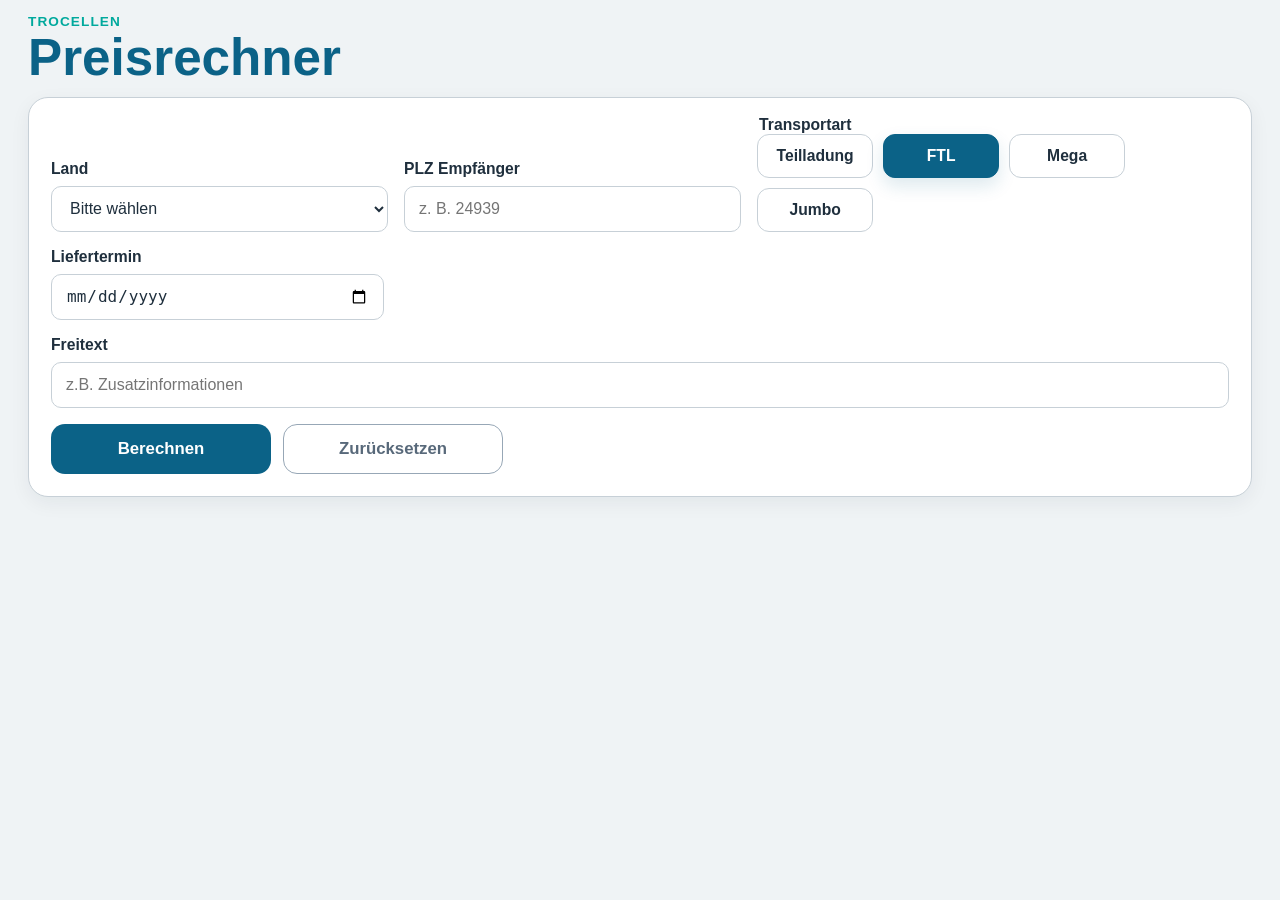
==== commit c38dcd3a: "push_update" ====
--- a/index.html
+++ b/index.html
@@ -27,7 +27,7 @@
 
           <div class="field">
             <label for="postalCode">PLZ Empfänger</label>
-            <input id="postalCode" type="text" placeholder="z. B. 24939" />
+            <input id="postalCode" type="text" placeholder="z.B. 24939" />
           </div>
 
           <fieldset class="field transport-field">
@@ -56,7 +56,7 @@
         <div class="form-grid form-grid-bottom">
           <div class="field" id="loadMetersField">
             <label for="loadMeters">Lademeter</label>
-            <input id="loadMeters" type="text" inputmode="decimal" placeholder="z. B. 7,5" />
+            <input id="loadMeters" type="text" inputmode="decimal" placeholder="z.B. 7,5" />
           </div>
           <div class="field">
             <label for="deliveryDate">Liefertermin</label>
@@ -64,7 +64,7 @@
           </div>
           <div class="field field-wide-bottom">
             <label for="freeText">Freitext</label>
-            <input id="freeText" type="text" placeholder="z. B. Anmeldung vor Anlieferung oder Rampe 2" />
+            <input id="freeText" type="text" placeholder="z.B. Zusatzinformationen" />
           </div>
         </div>
 
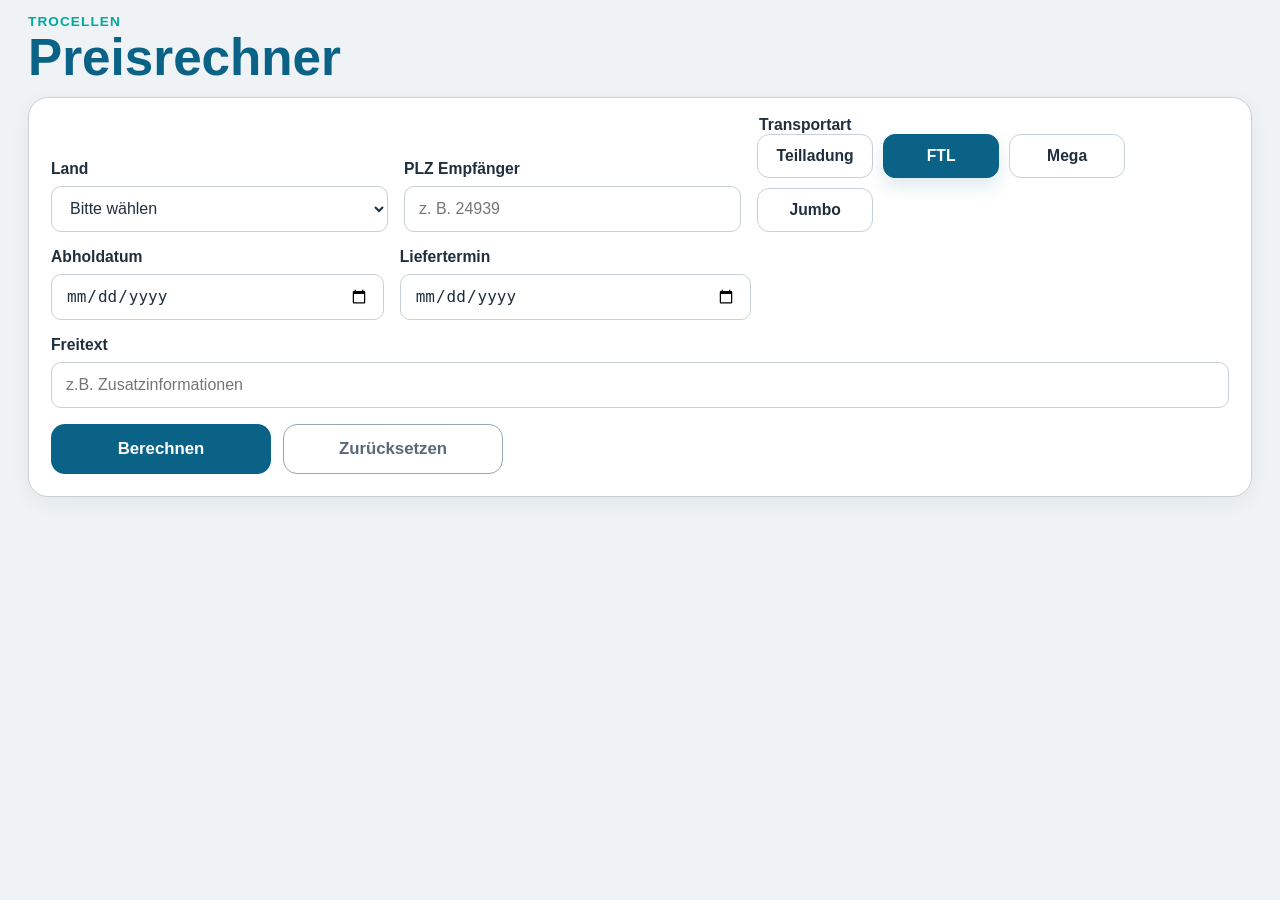
==== commit f8df364d: "Push_Update" ====
--- a/index.html
+++ b/index.html
@@ -58,6 +58,10 @@
             <label for="loadMeters">Lademeter</label>
             <input id="loadMeters" type="text" inputmode="decimal" placeholder="z.B. 7,5" />
           </div>
+<div class="field">
+  <label for="pickupDate">Abholdatum</label>
+  <input id="pickupDate" type="date" />
+</div>
           <div class="field">
             <label for="deliveryDate">Liefertermin</label>
             <input id="deliveryDate" type="date" />
@@ -81,8 +85,9 @@
           <div class="summary-row"><strong>Land:</strong> <span id="summaryCountry">—</span></div>
           <div class="summary-row"><strong>PLZ:</strong> <span id="summaryPostal">—</span></div>
           <div class="summary-row"><strong>Transportart:</strong> <span id="summaryShipmentType">—</span></div>
-          <div class="summary-row" id="summaryLdmRow"><strong>Lademeter:</strong> <span id="summaryLdm">—</span></div>
-          <div class="summary-row"><strong>Liefertermin:</strong> <span id="summaryDeliveryDate">—</span></div>
+<div class="summary-row" id="summaryLdmRow"><strong>Lademeter:</strong> <span id="summaryLdm">—</span></div>
+<div class="summary-row"><strong>Abholdatum:</strong> <span id="summaryPickupDate">—</span></div>
+<div class="summary-row"><strong>Liefertermin:</strong> <span id="summaryDeliveryDate">—</span></div>
           <div class="summary-row"><strong>Freitext:</strong> <span id="summaryFreeText">—</span></div>
           <div class="summary-row"><strong>Dienstleister mit Ergebnis:</strong> <span id="summaryCount">—</span></div>
         </div>
--- a/style.css
+++ b/style.css
@@ -76,7 +76,7 @@
 }
 
 .form-grid-bottom {
-  grid-template-columns: repeat(3, minmax(180px, 1fr));
+  grid-template-columns: repeat(4, minmax(160px, 1fr));
   align-items: end;
 }
 
